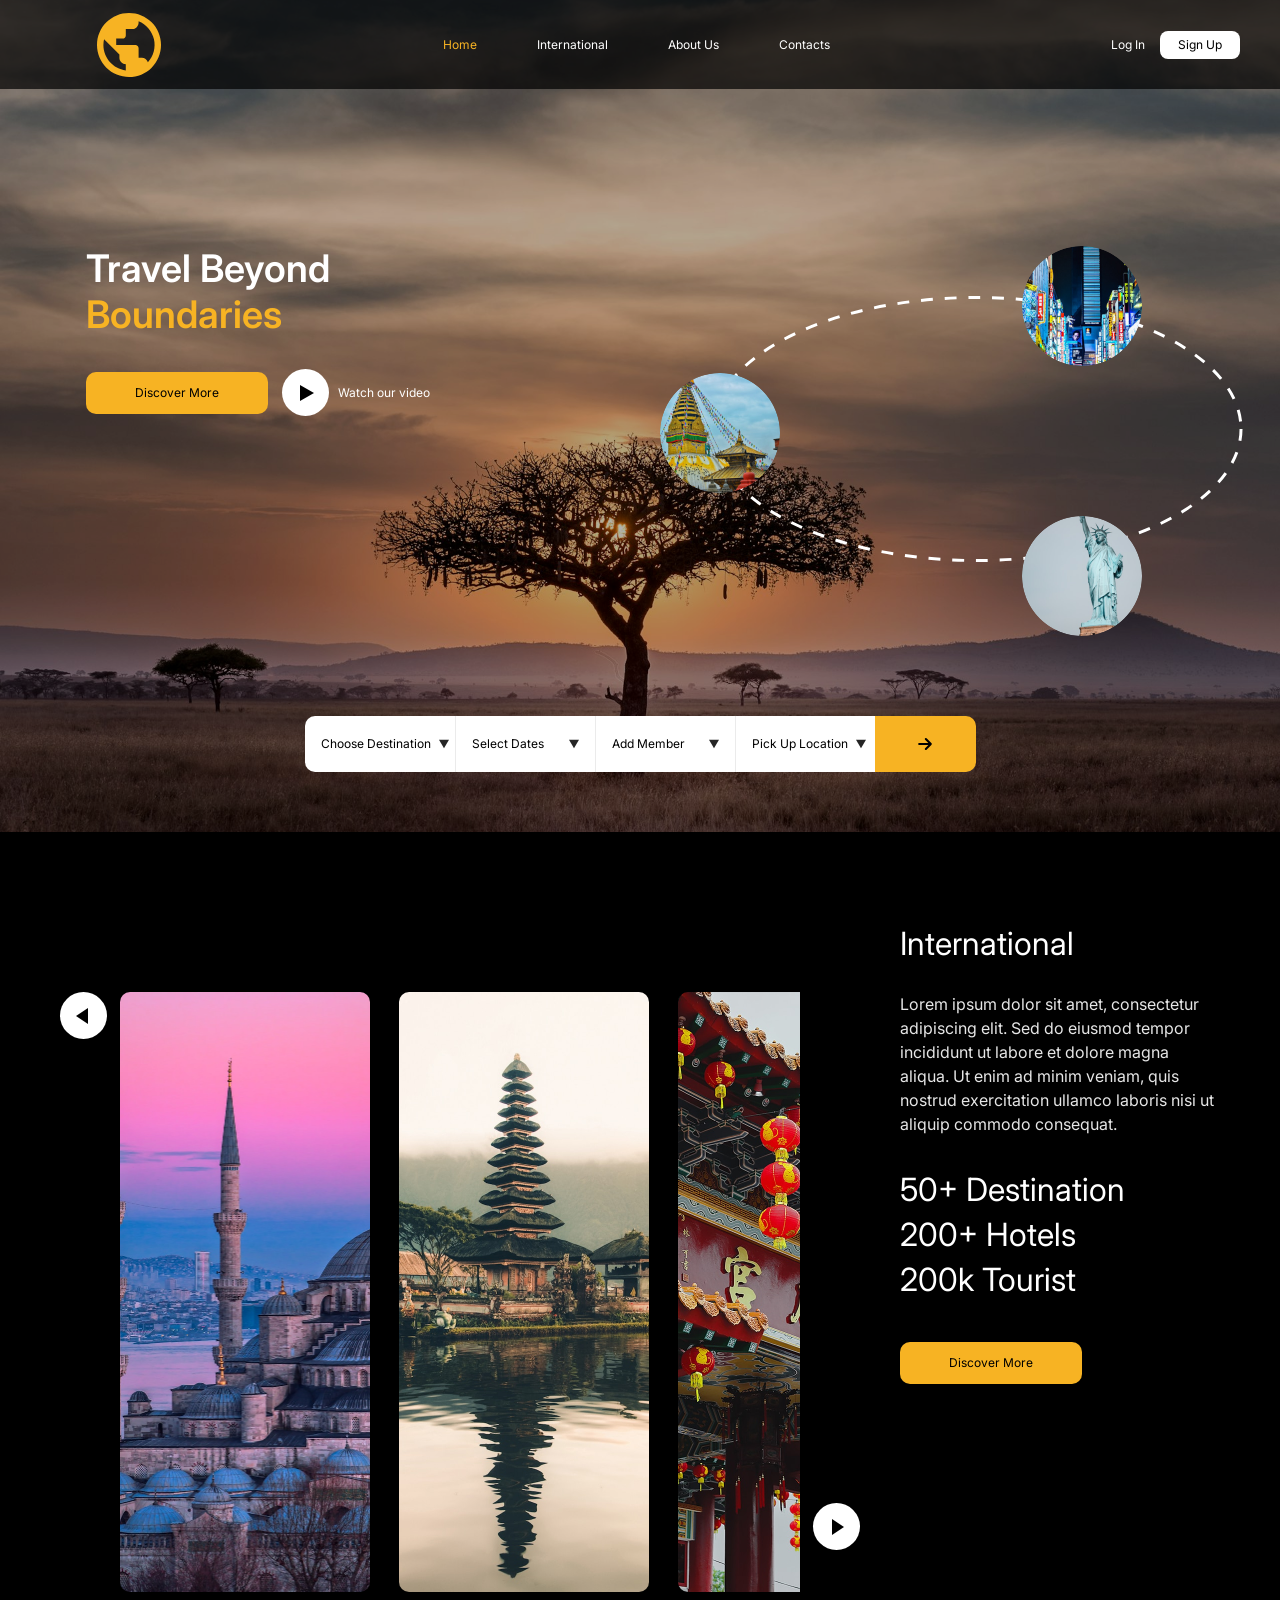
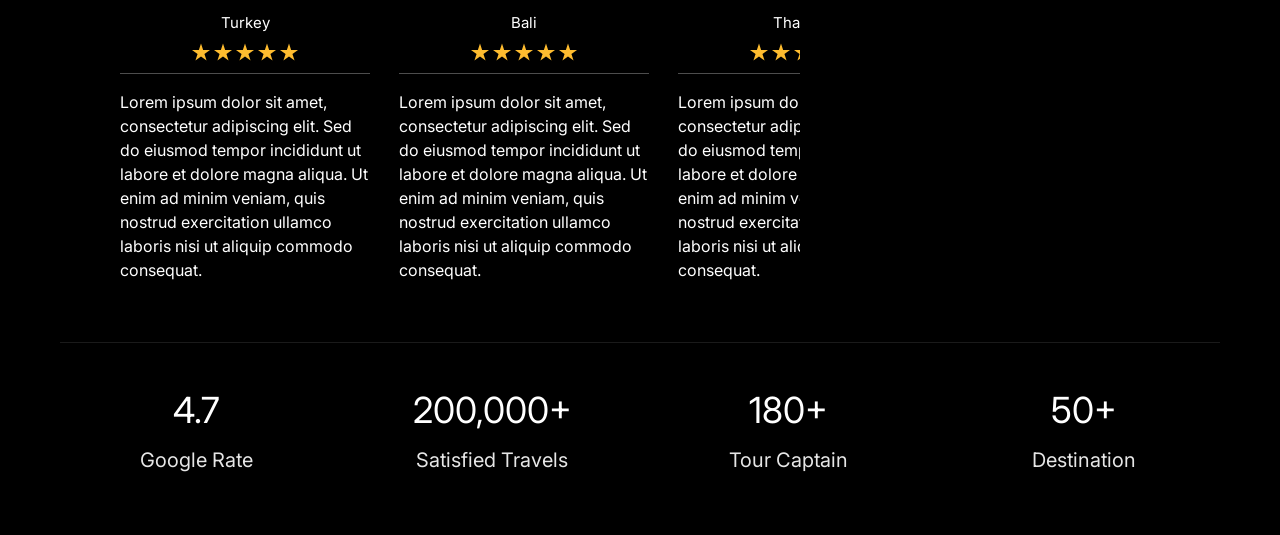
==== index.html @ 42a4ad30 "Initial commit" ====
<!DOCTYPE html>
<html lang="en">
<head>
  <meta charset="UTF-8">
  <meta name="viewport" content="width=device-width, initial-scale=1.0">
  <title>Travel Beyond Boundaries</title>
  <link rel="preconnect" href="https://fonts.googleapis.com">
  <link rel="preconnect" href="https://fonts.gstatic.com" crossorigin>
  <link href="https://fonts.googleapis.com/css2?family=Inter:wght@400;600&display=swap" rel="stylesheet">
  <link rel="stylesheet" href="css/styles.css">
</head>
<body>
  <header class="nav">
    <div class="nav__inner">
      <a href="#" class="nav__logo" aria-label="Travel Beyond Boundaries home">
        <img src="assets/icons/logo.svg" alt="" width="64" height="64">
      </a>
      <nav class="nav__links" aria-label="Main navigation">
        <a href="#" class="nav__link nav__link--active">Home</a>
        <a href="#international" class="nav__link">International</a>
        <a href="#" class="nav__link">About Us</a>
        <a href="#" class="nav__link">Contacts</a>
      </nav>
      <div class="nav__actions">
        <a href="#" class="nav__login">Log In</a>
        <a href="#" class="btn btn--signup">Sign Up</a>
      </div>
    </div>
  </header>

  <main>
    <section class="hero">
      <div class="hero__bg">
        <img src="assets/background.jpg" alt="Scenic alpine lake with wooden boats">
      </div>
      <div class="hero__content">
        <div class="hero__text">
          <h1 class="hero__title">
            <span class="hero__title-line">Travel Beyond</span>
            <span class="hero__title-line hero__title-line--accent">Boundaries</span>
          </h1>
          <div class="hero__cta">
            <a href="#international" class="btn btn--primary">Discover More</a>
            <button type="button" class="hero__video" aria-label="Watch our video">
              <span class="hero__video-icon" aria-hidden="true"></span>
              <span>Watch our video</span>
            </button>
          </div>
        </div>
        <div class="hero__destinations" aria-hidden="true">
          <img class="hero__destinations-arc" src="assets/icons/arc-dotted.svg" alt="">
          <img class="hero__destinations-img hero__destinations-img--top" src="assets/destination-tokyo.png" alt="">
          <img class="hero__destinations-img hero__destinations-img--middle" src="assets/destination-stupa.png" alt="">
          <img class="hero__destinations-img hero__destinations-img--bottom" src="assets/destination-liberty.png" alt="">
        </div>
      </div>
      <form class="search-bar" aria-label="Trip search">
        <label class="search-bar__field">
          <span class="search-bar__label">Choose Destination</span>
          <img class="search-bar__chevron" src="assets/icons/chevron-down.svg" alt="">
        </label>
        <label class="search-bar__field">
          <span class="search-bar__label">Select Dates</span>
          <img class="search-bar__chevron" src="assets/icons/chevron-down.svg" alt="">
        </label>
        <label class="search-bar__field">
          <span class="search-bar__label">Add Member</span>
          <img class="search-bar__chevron" src="assets/icons/chevron-down.svg" alt="">
        </label>
        <label class="search-bar__field">
          <span class="search-bar__label">Pick Up Location</span>
          <img class="search-bar__chevron" src="assets/icons/chevron-down.svg" alt="">
        </label>
        <button type="submit" class="search-bar__submit" aria-label="Search">
          <img src="assets/icons/arrow-right.svg" alt="" width="20" height="20">
        </button>
      </form>
    </section>

    <section class="international" id="international">
      <div class="international__inner">
        <div class="international__carousel">
          <button type="button" class="carousel-btn carousel-btn--prev" aria-label="Previous destinations">
            <span class="carousel-btn__icon" aria-hidden="true"></span>
          </button>

          <div class="destination-cards">
            <article class="destination-card">
              <div class="destination-card__image">
                <img src="assets/turkey.jpg" alt="Blue Mosque at sunset in Istanbul, Turkey">
              </div>
              <div class="destination-card__body">
                <h2 class="destination-card__name">Turkey</h2>
                <div class="destination-card__stars" aria-label="5 out of 5 stars">
                  <img src="assets/icons/star.svg" alt="">
                  <img src="assets/icons/star.svg" alt="">
                  <img src="assets/icons/star.svg" alt="">
                  <img src="assets/icons/star.svg" alt="">
                  <img src="assets/icons/star.svg" alt="">
                </div>
                <hr class="destination-card__divider">
                <p class="destination-card__text">
                  Lorem ipsum dolor sit amet, consectetur adipiscing elit. Sed do eiusmod tempor incididunt ut labore et dolore magna aliqua. Ut enim ad minim veniam, quis nostrud exercitation ullamco laboris nisi ut aliquip commodo consequat.
                </p>
              </div>
            </article>

            <article class="destination-card">
              <div class="destination-card__image">
                <img src="assets/bali.jpg" alt="Pura Ulun Danu Bratan temple in Bali, Indonesia">
              </div>
              <div class="destination-card__body">
                <h2 class="destination-card__name">Bali</h2>
                <div class="destination-card__stars" aria-label="5 out of 5 stars">
                  <img src="assets/icons/star.svg" alt="">
                  <img src="assets/icons/star.svg" alt="">
                  <img src="assets/icons/star.svg" alt="">
                  <img src="assets/icons/star.svg" alt="">
                  <img src="assets/icons/star.svg" alt="">
                </div>
                <hr class="destination-card__divider">
                <p class="destination-card__text">
                  Lorem ipsum dolor sit amet, consectetur adipiscing elit. Sed do eiusmod tempor incididunt ut labore et dolore magna aliqua. Ut enim ad minim veniam, quis nostrud exercitation ullamco laboris nisi ut aliquip commodo consequat.
                </p>
              </div>
            </article>

            <article class="destination-card">
              <div class="destination-card__image">
                <img src="assets/thailand.jpg" alt="Ornate Chinese temple with red lanterns in Thailand">
              </div>
              <div class="destination-card__body">
                <h2 class="destination-card__name">Thailand</h2>
                <div class="destination-card__stars" aria-label="5 out of 5 stars">
                  <img src="assets/icons/star.svg" alt="">
                  <img src="assets/icons/star.svg" alt="">
                  <img src="assets/icons/star.svg" alt="">
                  <img src="assets/icons/star.svg" alt="">
                  <img src="assets/icons/star.svg" alt="">
                </div>
                <hr class="destination-card__divider">
                <p class="destination-card__text">
                  Lorem ipsum dolor sit amet, consectetur adipiscing elit. Sed do eiusmod tempor incididunt ut labore et dolore magna aliqua. Ut enim ad minim veniam, quis nostrud exercitation ullamco laboris nisi ut aliquip commodo consequat.
                </p>
              </div>
            </article>
          </div>

          <button type="button" class="carousel-btn carousel-btn--next" aria-label="Next destinations">
            <span class="carousel-btn__icon" aria-hidden="true"></span>
          </button>
        </div>

        <aside class="international__sidebar">
          <h2 class="international__heading">International</h2>
          <p class="international__intro">
            Lorem ipsum dolor sit amet, consectetur adipiscing elit. Sed do eiusmod tempor incididunt ut labore et dolore magna aliqua. Ut enim ad minim veniam, quis nostrud exercitation ullamco laboris nisi ut aliquip commodo consequat.
          </p>
          <ul class="international__stats-list">
            <li>50+ Destination</li>
            <li>200+ Hotels</li>
            <li>200k Tourist</li>
          </ul>
          <a href="#" class="btn btn--primary">Discover More</a>
        </aside>
      </div>

      <div class="stats-bar">
        <div class="stats-bar__item">
          <span class="stats-bar__value">4.7</span>
          <span class="stats-bar__label">Google Rate</span>
        </div>
        <div class="stats-bar__item">
          <span class="stats-bar__value">200,000+</span>
          <span class="stats-bar__label">Satisfied Travels</span>
        </div>
        <div class="stats-bar__item">
          <span class="stats-bar__value">180+</span>
          <span class="stats-bar__label">Tour Captain</span>
        </div>
        <div class="stats-bar__item">
          <span class="stats-bar__value">50+</span>
          <span class="stats-bar__label">Destination</span>
        </div>
      </div>
    </section>
  </main>

  <script src="js/main.js"></script>
</body>
</html>
---- css/styles.css ----
*,
*::before,
*::after {
  box-sizing: border-box;
  margin: 0;
  padding: 0;
}

:root {
  --color-gold: #f7b323;
  --color-black: #000;
  --color-white: #fff;
  --nav-height: 89px;
  --radius-sm: 8px;
  --radius-md: 10px;
  --font-family: 'Inter', system-ui, -apple-system, sans-serif;
  --max-width: 1280px;
}

html {
  scroll-behavior: smooth;
}

body {
  font-family: var(--font-family);
  font-size: 12px;
  color: var(--color-white);
  background: var(--color-black);
  line-height: 1.5;
}

img {
  display: block;
  max-width: 100%;
}

a {
  color: inherit;
  text-decoration: none;
}

button {
  font: inherit;
  border: none;
  background: none;
  cursor: pointer;
  color: inherit;
}

/* Buttons */
.btn {
  display: inline-flex;
  align-items: center;
  justify-content: center;
  border-radius: var(--radius-md);
  font-size: 12px;
  font-weight: 400;
  transition: opacity 0.2s;
}

.btn:hover {
  opacity: 0.92;
}

.btn:focus-visible {
  outline: 2px solid var(--color-white);
  outline-offset: 2px;
}

.btn--primary {
  background: var(--color-gold);
  color: var(--color-black);
  height: 42px;
  min-width: 182px;
  padding: 0 24px;
}

.btn--primary:focus-visible {
  outline-color: var(--color-gold);
}

.btn--signup {
  background: var(--color-white);
  color: var(--color-black);
  height: 28px;
  min-width: 80px;
  border-radius: var(--radius-sm);
  padding: 0 16px;
  font-weight: 400;
  line-height: 28px;
}

/* Navigation */
.nav {
  position: fixed;
  top: 0;
  left: 0;
  right: 0;
  z-index: 100;
  height: var(--nav-height);
  background: rgba(0, 0, 0, 0.7);
}

.nav__inner {
  display: grid;
  grid-template-columns: 64px 1fr auto;
  align-items: center;
  gap: 24px;
  max-width: var(--max-width);
  width: 100%;
  height: 100%;
  margin: 0 auto;
  padding: 0 40px 0 97px;
}

.nav__logo {
  display: flex;
  align-items: center;
  flex-shrink: 0;
}

.nav__logo img {
  width: 64px;
  height: 64px;
  object-fit: contain;
}

.nav__links {
  display: flex;
  justify-content: center;
  gap: 60px;
}

.nav__link {
  font-size: 12px;
  white-space: nowrap;
}

.nav__link:hover,
.nav__link--active {
  color: var(--color-gold);
}

.nav__actions {
  display: flex;
  align-items: center;
  gap: 15px;
}

.nav__login {
  font-size: 12px;
}

/* Hero */
.hero {
  position: relative;
  min-height: 832px;
  display: flex;
  flex-direction: column;
  justify-content: flex-end;
  padding: calc(var(--nav-height) + 40px) 86px 60px;
  overflow: hidden;
}

.hero__bg {
  position: absolute;
  inset: 0;
  z-index: 0;
}

.hero__bg img {
  width: 100%;
  height: 100%;
  object-fit: cover;
  opacity: 0.7;
}

.hero__content {
  position: relative;
  z-index: 1;
  display: flex;
  align-items: flex-start;
  justify-content: space-between;
  gap: 40px;
  max-width: var(--max-width);
  width: 100%;
  margin: 0 auto 80px;
}

.hero__title {
  font-size: 38px;
  font-weight: 600;
  line-height: 1.2;
  margin-bottom: 32px;
}

.hero__title-line {
  display: block;
}

.hero__title-line--accent {
  color: var(--color-gold);
}

.hero__cta {
  display: flex;
  align-items: center;
  gap: 14px;
}

.hero__video {
  display: flex;
  align-items: center;
  gap: 9px;
  font-size: 12px;
  color: var(--color-white);
}

.hero__video-icon {
  flex-shrink: 0;
  width: 47px;
  height: 47px;
  border-radius: 50%;
  background: var(--color-white);
  position: relative;
}

.hero__video-icon::after {
  content: '';
  position: absolute;
  top: 50%;
  left: 54%;
  transform: translate(-50%, -50%);
  border-style: solid;
  border-width: 8px 0 8px 14px;
  border-color: transparent transparent transparent var(--color-black);
}

.hero__destinations {
  position: relative;
  width: 534px;
  height: 390px;
  flex-shrink: 0;
}

.hero__destinations-arc {
  position: absolute;
  top: 50px;
  left: 50px;
  width: 534px;
  height: 266px;
  object-fit: contain;
}

.hero__destinations-img {
  position: absolute;
  width: 120px;
  height: 120px;
  border-radius: 50%;
  object-fit: cover;
}

.hero__destinations-img--top {
  top: 0;
  right: 52px;
}

.hero__destinations-img--middle {
  top: 127px;
  left: 0;
}

.hero__destinations-img--bottom {
  bottom: 0;
  right: 52px;
}

/* Search bar */
.search-bar {
  position: relative;
  z-index: 1;
  display: flex;
  align-items: stretch;
  max-width: 671px;
  width: 100%;
  margin: 0 auto;
  height: 56px;
}

.search-bar__field {
  flex: 1;
  display: flex;
  align-items: center;
  justify-content: space-between;
  gap: 8px;
  background: var(--color-white);
  color: var(--color-black);
  padding: 0 16px;
  font-size: 12px;
  cursor: pointer;
  border-right: 1px solid rgba(0, 0, 0, 0.08);
}

.search-bar__field:last-of-type {
  border-right: none;
}

.search-bar__field:first-of-type {
  border-radius: var(--radius-md) 0 0 var(--radius-md);
}

.search-bar__label {
  white-space: nowrap;
}

.search-bar__chevron {
  width: 10px;
  height: 10px;
  flex-shrink: 0;
  opacity: 0.85;
}

.search-bar__submit {
  display: flex;
  align-items: center;
  justify-content: center;
  width: 101px;
  background: var(--color-gold);
  border-radius: 0 var(--radius-md) var(--radius-md) 0;
  flex-shrink: 0;
  transition: filter 0.2s;
}

.search-bar__submit:hover {
  filter: brightness(1.05);
}

.search-bar__submit img {
  display: block;
}

/* International section */
.international {
  background: var(--color-black);
  padding: 60px 60px 0;
}

.international__inner {
  display: grid;
  grid-template-columns: 1fr 320px;
  gap: 40px;
  max-width: var(--max-width);
  margin: 0 auto;
  align-items: start;
}

.international__carousel {
  display: flex;
  align-items: flex-start;
  gap: 13px;
  padding-top: 100px;
}

.carousel-btn--next {
  align-self: center;
  margin-top: 180px;
}

.carousel-btn {
  flex-shrink: 0;
  padding: 0;
  transition: transform 0.2s;
}

.carousel-btn:hover {
  transform: scale(1.04);
}

.carousel-btn__icon {
  display: flex;
  align-items: center;
  justify-content: center;
  width: 47px;
  height: 47px;
  border-radius: 50%;
  background: var(--color-white);
  position: relative;
}

.carousel-btn--prev .carousel-btn__icon::after,
.carousel-btn--next .carousel-btn__icon::after {
  content: '';
  position: absolute;
  top: 50%;
  width: 0;
  height: 0;
  border-style: solid;
}

.carousel-btn--prev .carousel-btn__icon::after {
  left: 46%;
  transform: translate(-50%, -50%);
  border-width: 8px 12px 8px 0;
  border-color: transparent var(--color-black) transparent transparent;
}

.carousel-btn--next .carousel-btn__icon::after {
  left: 54%;
  transform: translate(-50%, -50%);
  border-width: 8px 0 8px 12px;
  border-color: transparent transparent transparent var(--color-black);
}

.destination-cards {
  display: flex;
  gap: 29px;
  overflow-x: auto;
  scroll-snap-type: x mandatory;
  scrollbar-width: none;
  -ms-overflow-style: none;
  flex: 1;
}

.destination-cards::-webkit-scrollbar {
  display: none;
}

.destination-card {
  flex: 0 0 250px;
  scroll-snap-align: start;
}

.destination-card__image {
  height: 600px;
  border-radius: var(--radius-md);
  overflow: hidden;
}

.destination-card__image img {
  width: 100%;
  height: 100%;
  object-fit: cover;
}

.destination-card__body {
  padding-top: 20px;
}

.destination-card__name {
  font-size: 15px;
  font-weight: 400;
  text-align: center;
  margin-bottom: 8px;
}

.destination-card__stars {
  display: flex;
  justify-content: center;
  gap: 4px;
  margin-bottom: 12px;
}

.destination-card__stars img {
  width: 18px;
  height: 18px;
}

.destination-card__divider {
  border: none;
  height: 1px;
  background: rgba(255, 255, 255, 0.3);
  margin-bottom: 16px;
}

.destination-card__text {
  font-size: 16px;
  line-height: 1.5;
  color: var(--color-white);
}

.international__sidebar {
  padding-top: 28px;
}

.international__sidebar .btn--primary {
  display: inline-flex;
}

.international__heading {
  font-size: 32px;
  font-weight: 400;
  margin-bottom: 24px;
}

.international__intro {
  font-size: 16px;
  line-height: 1.5;
  margin-bottom: 32px;
  color: rgba(255, 255, 255, 0.9);
}

.international__stats-list {
  list-style: none;
  font-size: 32px;
  line-height: 1.4;
  margin-bottom: 40px;
}

/* Stats bar */
.stats-bar {
  display: grid;
  grid-template-columns: repeat(4, 1fr);
  gap: 24px;
  max-width: var(--max-width);
  margin: 60px auto 0;
  padding: 40px 0 60px;
  border-top: 1px solid rgba(255, 255, 255, 0.1);
}

.stats-bar__item {
  text-align: center;
}

.stats-bar__value {
  display: block;
  font-size: 36px;
  font-weight: 400;
  margin-bottom: 8px;
}

.stats-bar__label {
  font-size: 20px;
  color: rgba(255, 255, 255, 0.9);
}

/* Responsive */
@media (max-width: 1100px) {
  .nav__inner {
    grid-template-columns: 64px 1fr auto;
    padding: 0 24px;
  }

  .nav__links {
    gap: 24px;
  }

  .hero {
    padding: calc(var(--nav-height) + 24px) 24px 40px;
  }

  .hero__content {
    flex-direction: column;
    margin-bottom: 48px;
  }

  .hero__destinations {
    align-self: center;
    transform: scale(0.85);
    transform-origin: center top;
  }

  .international__carousel {
    padding-top: 0;
  }

  .carousel-btn--next {
    margin-top: 0;
    align-self: center;
  }

  .international__inner {
    grid-template-columns: 1fr;
  }

  .international__sidebar {
    order: -1;
    padding-top: 0;
    text-align: center;
  }

  .international__stats-list {
    text-align: center;
  }

  .international__sidebar .btn--primary {
    margin: 0 auto;
  }
}

@media (max-width: 768px) {
  .nav__inner {
    grid-template-columns: 64px auto;
    padding: 0 16px;
  }

  .nav__links {
    display: none;
  }

  .nav__actions {
    justify-self: end;
  }

  .search-bar {
    flex-wrap: wrap;
    height: auto;
  }

  .search-bar__field {
    flex: 1 1 45%;
    min-height: 48px;
    border-radius: 0;
  }

  .search-bar__field:first-of-type {
    border-radius: var(--radius-md) 0 0 0;
  }

  .search-bar__field:nth-of-type(2) {
    border-radius: 0 var(--radius-md) 0 0;
  }

  .search-bar__submit {
    width: 100%;
    border-radius: 0 0 var(--radius-md) var(--radius-md);
    height: 48px;
  }

  .hero__title {
    font-size: 28px;
  }

  .hero__destinations {
    display: none;
  }

  .stats-bar {
    grid-template-columns: repeat(2, 1fr);
  }

  .destination-card__image {
    height: 400px;
  }
}

@media (max-width: 480px) {
  .hero__cta {
    flex-direction: column;
    align-items: flex-start;
  }

  .search-bar__field {
    flex: 1 1 100%;
  }

  .stats-bar {
    grid-template-columns: 1fr;
  }
}
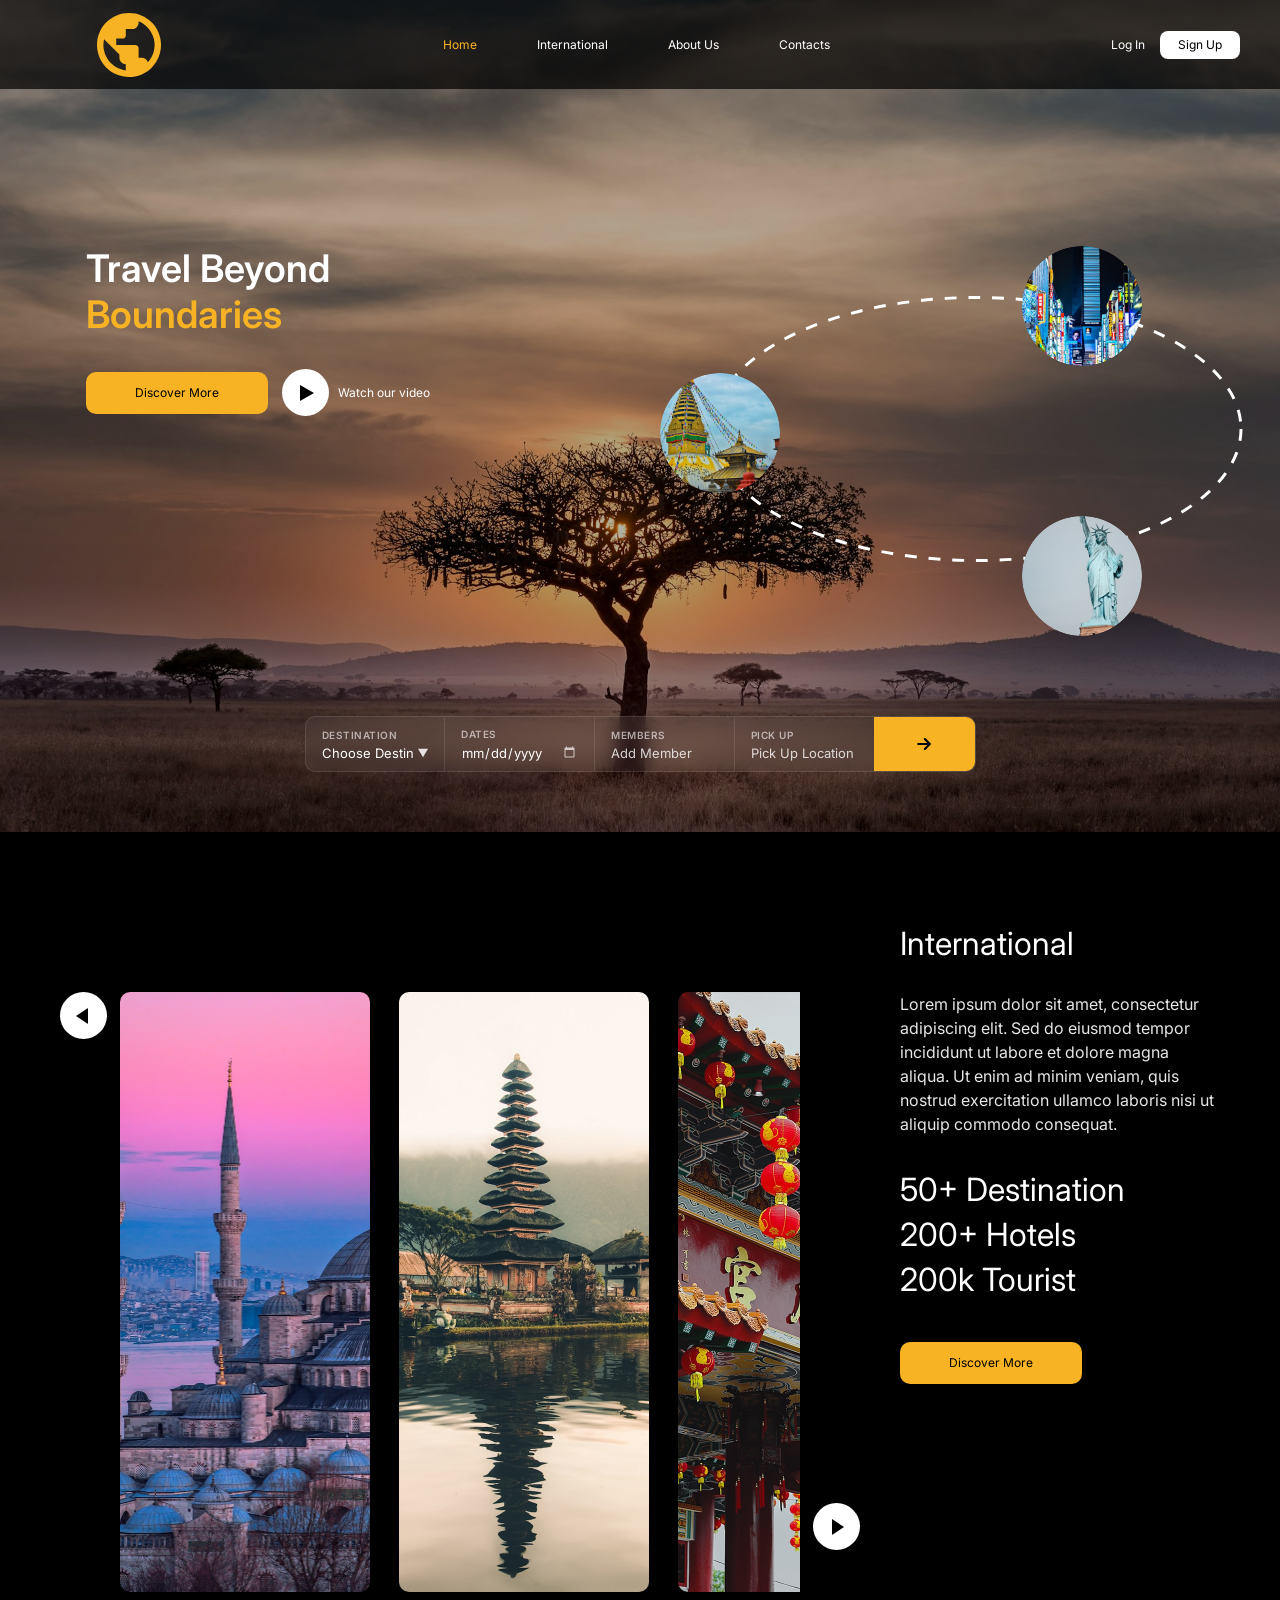
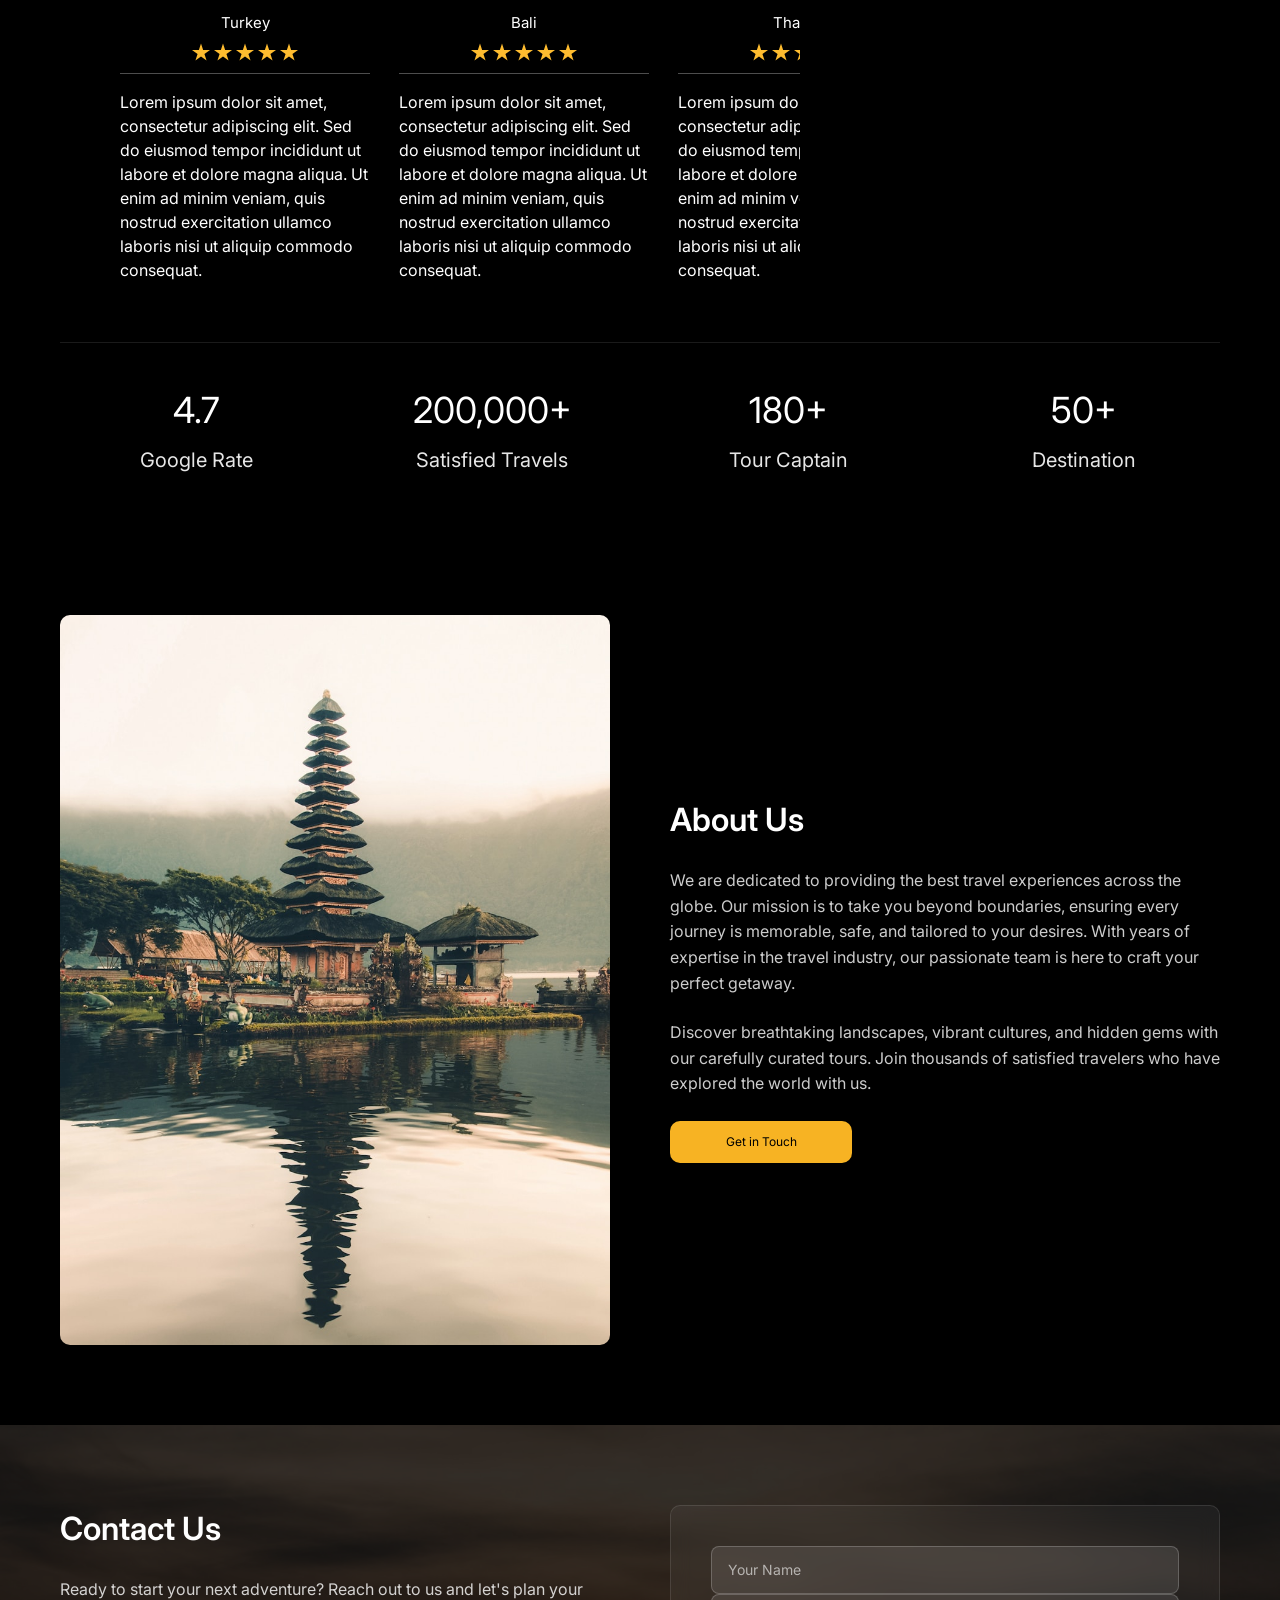
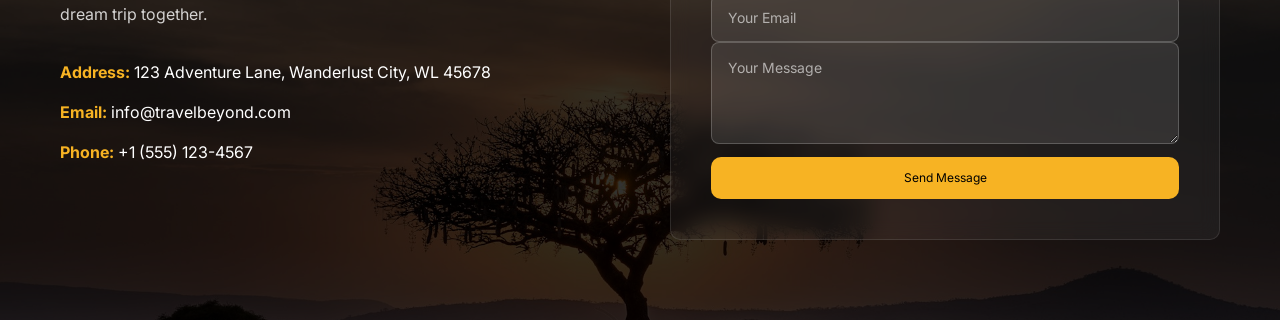
==== commit f2d18b98: "Added SignIn, Login About and Contact Us Page" ====
--- a/index.html
+++ b/index.html
@@ -18,12 +18,17 @@
       <nav class="nav__links" aria-label="Main navigation">
         <a href="#" class="nav__link nav__link--active">Home</a>
         <a href="#international" class="nav__link">International</a>
-        <a href="#" class="nav__link">About Us</a>
-        <a href="#" class="nav__link">Contacts</a>
+        <a href="#about" class="nav__link">About Us</a>
+        <a href="#contacts" class="nav__link">Contacts</a>
       </nav>
       <div class="nav__actions">
-        <a href="#" class="nav__login">Log In</a>
-        <a href="#" class="btn btn--signup">Sign Up</a>
+        <a href="login.html" class="nav__login">Log In</a>
+        <a href="signup.html" class="btn btn--signup">Sign Up</a>
+        <button type="button" class="nav__toggle" aria-label="Toggle navigation">
+          <span class="nav__toggle-bar"></span>
+          <span class="nav__toggle-bar"></span>
+          <span class="nav__toggle-bar"></span>
+        </button>
       </div>
     </div>
   </header>
@@ -54,23 +59,37 @@
           <img class="hero__destinations-img hero__destinations-img--bottom" src="assets/destination-liberty.png" alt="">
         </div>
       </div>
-      <form class="search-bar" aria-label="Trip search">
-        <label class="search-bar__field">
-          <span class="search-bar__label">Choose Destination</span>
-          <img class="search-bar__chevron" src="assets/icons/chevron-down.svg" alt="">
-        </label>
-        <label class="search-bar__field">
-          <span class="search-bar__label">Select Dates</span>
-          <img class="search-bar__chevron" src="assets/icons/chevron-down.svg" alt="">
-        </label>
-        <label class="search-bar__field">
-          <span class="search-bar__label">Add Member</span>
-          <img class="search-bar__chevron" src="assets/icons/chevron-down.svg" alt="">
-        </label>
-        <label class="search-bar__field">
-          <span class="search-bar__label">Pick Up Location</span>
-          <img class="search-bar__chevron" src="assets/icons/chevron-down.svg" alt="">
-        </label>
+      <form class="search-bar search-bar--glass" aria-label="Trip search">
+        <div class="search-bar__field">
+          <label class="search-bar__label" for="destination">Destination</label>
+          <div class="search-bar__input-wrapper">
+            <select id="destination" class="search-bar__input">
+              <option value="" disabled selected>Choose Destination</option>
+              <option value="turkey">Turkey</option>
+              <option value="bali">Bali</option>
+              <option value="thailand">Thailand</option>
+            </select>
+            <img class="search-bar__chevron" src="assets/icons/chevron-down.svg" alt="">
+          </div>
+        </div>
+        <div class="search-bar__field">
+          <label class="search-bar__label" for="dates">Dates</label>
+          <div class="search-bar__input-wrapper">
+            <input type="date" id="dates" class="search-bar__input" placeholder="Select Dates">
+          </div>
+        </div>
+        <div class="search-bar__field">
+          <label class="search-bar__label" for="members">Members</label>
+          <div class="search-bar__input-wrapper">
+            <input type="number" id="members" class="search-bar__input" placeholder="Add Member" min="1">
+          </div>
+        </div>
+        <div class="search-bar__field">
+          <label class="search-bar__label" for="pickup">Pick Up</label>
+          <div class="search-bar__input-wrapper">
+            <input type="text" id="pickup" class="search-bar__input" placeholder="Pick Up Location">
+          </div>
+        </div>
         <button type="submit" class="search-bar__submit" aria-label="Search">
           <img src="assets/icons/arrow-right.svg" alt="" width="20" height="20">
         </button>
@@ -184,6 +203,44 @@
         </div>
       </div>
     </section>
+
+    <section class="about" id="about">
+      <div class="about__inner">
+        <div class="about__image">
+          <img src="assets/bali.jpg" alt="About Travel Beyond Boundaries">
+        </div>
+        <div class="about__content">
+          <h2 class="about__heading">About Us</h2>
+          <p class="about__text">
+            We are dedicated to providing the best travel experiences across the globe. Our mission is to take you beyond boundaries, ensuring every journey is memorable, safe, and tailored to your desires. With years of expertise in the travel industry, our passionate team is here to craft your perfect getaway.
+          </p>
+          <p class="about__text">
+            Discover breathtaking landscapes, vibrant cultures, and hidden gems with our carefully curated tours. Join thousands of satisfied travelers who have explored the world with us.
+          </p>
+          <a href="#contacts" class="btn btn--primary">Get in Touch</a>
+        </div>
+      </div>
+    </section>
+
+    <section class="contacts" id="contacts">
+      <div class="contacts__inner">
+        <div class="contacts__info">
+          <h2 class="contacts__heading">Contact Us</h2>
+          <p class="contacts__text">Ready to start your next adventure? Reach out to us and let's plan your dream trip together.</p>
+          <div class="contacts__details">
+            <p><strong>Address:</strong> 123 Adventure Lane, Wanderlust City, WL 45678</p>
+            <p><strong>Email:</strong> info@travelbeyond.com</p>
+            <p><strong>Phone:</strong> +1 (555) 123-4567</p>
+          </div>
+        </div>
+        <form class="contacts__form auth-card" aria-label="Contact form">
+          <input type="text" class="auth-card__input" placeholder="Your Name" required>
+          <input type="email" class="auth-card__input" placeholder="Your Email" required>
+          <textarea class="auth-card__input contacts__textarea" placeholder="Your Message" rows="4" required></textarea>
+          <button type="submit" class="btn btn--primary auth-card__submit">Send Message</button>
+        </form>
+      </div>
+    </section>
   </main>
 
   <script src="js/main.js"></script>
--- a/css/styles.css
+++ b/css/styles.css
@@ -151,6 +151,10 @@
   font-size: 12px;
 }
 
+.nav__toggle {
+  display: none;
+}
+
 /* Hero */
 .hero {
   position: relative;
@@ -287,30 +291,75 @@
   height: 56px;
 }
 
+.search-bar--glass {
+  background: rgba(255, 255, 255, 0.05);
+  backdrop-filter: blur(10px);
+  -webkit-backdrop-filter: blur(10px);
+  border: 1px solid rgba(255, 255, 255, 0.1);
+  border-radius: var(--radius-md);
+  overflow: hidden;
+}
+
 .search-bar__field {
   flex: 1;
   display: flex;
-  align-items: center;
-  justify-content: space-between;
-  gap: 8px;
-  background: var(--color-white);
-  color: var(--color-black);
+  flex-direction: column;
+  justify-content: center;
+  gap: 2px;
+  background: transparent;
+  color: var(--color-white);
   padding: 0 16px;
-  font-size: 12px;
-  cursor: pointer;
-  border-right: 1px solid rgba(0, 0, 0, 0.08);
+  border-right: 1px solid rgba(255, 255, 255, 0.1);
 }
 
 .search-bar__field:last-of-type {
   border-right: none;
 }
 
-.search-bar__field:first-of-type {
-  border-radius: var(--radius-md) 0 0 var(--radius-md);
-}
-
 .search-bar__label {
-  white-space: nowrap;
+  font-size: 10px;
+  font-weight: 600;
+  text-transform: uppercase;
+  letter-spacing: 0.5px;
+  color: rgba(255, 255, 255, 0.6);
+  cursor: pointer;
+}
+
+.search-bar__input-wrapper {
+  display: flex;
+  align-items: center;
+  gap: 4px;
+}
+
+.search-bar__input {
+  background: transparent;
+  border: none;
+  color: var(--color-white);
+  font-family: inherit;
+  font-size: 13px;
+  width: 100%;
+  outline: none;
+  appearance: none;
+  cursor: pointer;
+}
+
+.search-bar__input:focus {
+  color: var(--color-gold);
+}
+
+.search-bar__input::-webkit-calendar-picker-indicator {
+  filter: invert(1);
+  opacity: 0.7;
+  cursor: pointer;
+}
+
+.search-bar__input::placeholder {
+  color: rgba(255, 255, 255, 0.8);
+}
+
+.search-bar__input option {
+  background: var(--color-black);
+  color: var(--color-white);
 }
 
 .search-bar__chevron {
@@ -318,6 +367,7 @@
   height: 10px;
   flex-shrink: 0;
   opacity: 0.85;
+  filter: invert(1);
 }
 
 .search-bar__submit {
@@ -326,7 +376,6 @@
   justify-content: center;
   width: 101px;
   background: var(--color-gold);
-  border-radius: 0 var(--radius-md) var(--radius-md) 0;
   flex-shrink: 0;
   transition: filter 0.2s;
 }
@@ -594,11 +643,56 @@
   }
 
   .nav__links {
-    display: none;
+    position: fixed;
+    top: var(--nav-height);
+    left: 0;
+    right: 0;
+    background: var(--color-black);
+    flex-direction: column;
+    align-items: center;
+    gap: 24px;
+    padding: 40px 0;
+    transform: translateY(-150%);
+    transition: transform 0.3s ease;
+    z-index: 99;
+  }
+
+  .nav--open .nav__links {
+    transform: translateY(0);
   }
 
   .nav__actions {
     justify-self: end;
+  }
+
+  .nav__toggle {
+    display: flex;
+    flex-direction: column;
+    justify-content: space-between;
+    width: 24px;
+    height: 18px;
+    margin-left: 16px;
+    z-index: 101;
+  }
+
+  .nav__toggle-bar {
+    width: 100%;
+    height: 2px;
+    background: var(--color-white);
+    border-radius: 2px;
+    transition: all 0.3s ease;
+  }
+
+  .nav--open .nav__toggle-bar:nth-child(1) {
+    transform: translateY(8px) rotate(45deg);
+  }
+
+  .nav--open .nav__toggle-bar:nth-child(2) {
+    opacity: 0;
+  }
+
+  .nav--open .nav__toggle-bar:nth-child(3) {
+    transform: translateY(-8px) rotate(-45deg);
   }
 
   .search-bar {
@@ -609,20 +703,12 @@
   .search-bar__field {
     flex: 1 1 45%;
     min-height: 48px;
-    border-radius: 0;
-  }
-
-  .search-bar__field:first-of-type {
-    border-radius: var(--radius-md) 0 0 0;
-  }
-
-  .search-bar__field:nth-of-type(2) {
-    border-radius: 0 var(--radius-md) 0 0;
+    border-right: none;
+    border-bottom: 1px solid rgba(255, 255, 255, 0.1);
   }
 
   .search-bar__submit {
     width: 100%;
-    border-radius: 0 0 var(--radius-md) var(--radius-md);
     height: 48px;
   }
 
@@ -657,3 +743,202 @@
     grid-template-columns: 1fr;
   }
 }
+
+/* Auth Pages */
+.auth-page {
+  display: flex;
+  align-items: center;
+  justify-content: center;
+  min-height: 100vh;
+  padding: calc(var(--nav-height) + 40px) 24px 60px;
+  background: var(--color-black) url('../assets/background.jpg') no-repeat center center / cover;
+  position: relative;
+}
+
+.auth-page::before {
+  content: '';
+  position: absolute;
+  inset: 0;
+  background: rgba(0, 0, 0, 0.7);
+  z-index: 0;
+}
+
+.auth-card {
+  position: relative;
+  z-index: 1;
+  background: rgba(255, 255, 255, 0.05);
+  backdrop-filter: blur(10px);
+  -webkit-backdrop-filter: blur(10px);
+  border: 1px solid rgba(255, 255, 255, 0.1);
+  border-radius: var(--radius-md);
+  padding: 40px;
+  width: 100%;
+  max-width: 420px;
+  text-align: center;
+}
+
+.auth-card__title {
+  font-size: 28px;
+  font-weight: 600;
+  margin-bottom: 24px;
+}
+
+.auth-card__form {
+  display: flex;
+  flex-direction: column;
+  gap: 16px;
+}
+
+.auth-card__input {
+  width: 100%;
+  height: 48px;
+  padding: 0 16px;
+  background: rgba(255, 255, 255, 0.1);
+  border: 1px solid rgba(255, 255, 255, 0.2);
+  border-radius: var(--radius-sm);
+  color: var(--color-white);
+  font-family: inherit;
+  font-size: 14px;
+  transition: border-color 0.2s;
+}
+
+.auth-card__input:focus {
+  outline: none;
+  border-color: var(--color-gold);
+}
+
+.auth-card__input::placeholder {
+  color: rgba(255, 255, 255, 0.6);
+}
+
+.auth-card__submit {
+  width: 100%;
+  margin-top: 8px;
+}
+
+.auth-card__footer {
+  margin-top: 24px;
+  font-size: 14px;
+  color: rgba(255, 255, 255, 0.8);
+}
+
+.auth-card__link {
+  color: var(--color-gold);
+  font-weight: 600;
+}
+
+.auth-card__link:hover {
+  text-decoration: underline;
+}
+
+/* About Us */
+.about {
+  background: var(--color-black);
+  padding: 80px 60px;
+}
+
+.about__inner {
+  display: grid;
+  grid-template-columns: 1fr 1fr;
+  gap: 60px;
+  max-width: var(--max-width);
+  margin: 0 auto;
+  align-items: center;
+}
+
+.about__image {
+  border-radius: var(--radius-md);
+  overflow: hidden;
+}
+
+.about__image img {
+  width: 100%;
+  height: auto;
+  object-fit: cover;
+}
+
+.about__heading {
+  font-size: 32px;
+  font-weight: 600;
+  margin-bottom: 24px;
+}
+
+.about__text {
+  font-size: 16px;
+  line-height: 1.6;
+  color: rgba(255, 255, 255, 0.8);
+  margin-bottom: 24px;
+}
+
+/* Contacts */
+.contacts {
+  background: var(--color-black) url('../assets/background.jpg') no-repeat center center / cover;
+  padding: 80px 60px;
+  position: relative;
+}
+
+.contacts::before {
+  content: '';
+  position: absolute;
+  inset: 0;
+  background: rgba(0, 0, 0, 0.8);
+  z-index: 0;
+}
+
+.contacts__inner {
+  position: relative;
+  z-index: 1;
+  display: grid;
+  grid-template-columns: 1fr 1fr;
+  gap: 60px;
+  max-width: var(--max-width);
+  margin: 0 auto;
+  align-items: start;
+}
+
+.contacts__heading {
+  font-size: 32px;
+  font-weight: 600;
+  margin-bottom: 24px;
+}
+
+.contacts__text {
+  font-size: 16px;
+  line-height: 1.6;
+  color: rgba(255, 255, 255, 0.8);
+  margin-bottom: 32px;
+}
+
+.contacts__details p {
+  font-size: 16px;
+  margin-bottom: 16px;
+}
+
+.contacts__details strong {
+  color: var(--color-gold);
+}
+
+.contacts__form {
+  margin: 0;
+  max-width: 100%;
+}
+
+.contacts__textarea {
+  height: auto;
+  padding: 16px;
+  resize: vertical;
+}
+
+/* Responsive updates for new sections */
+@media (max-width: 768px) {
+  .about__inner,
+  .contacts__inner {
+    grid-template-columns: 1fr;
+    gap: 40px;
+  }
+
+  .about,
+  .contacts {
+    padding: 60px 24px;
+  }
+}
